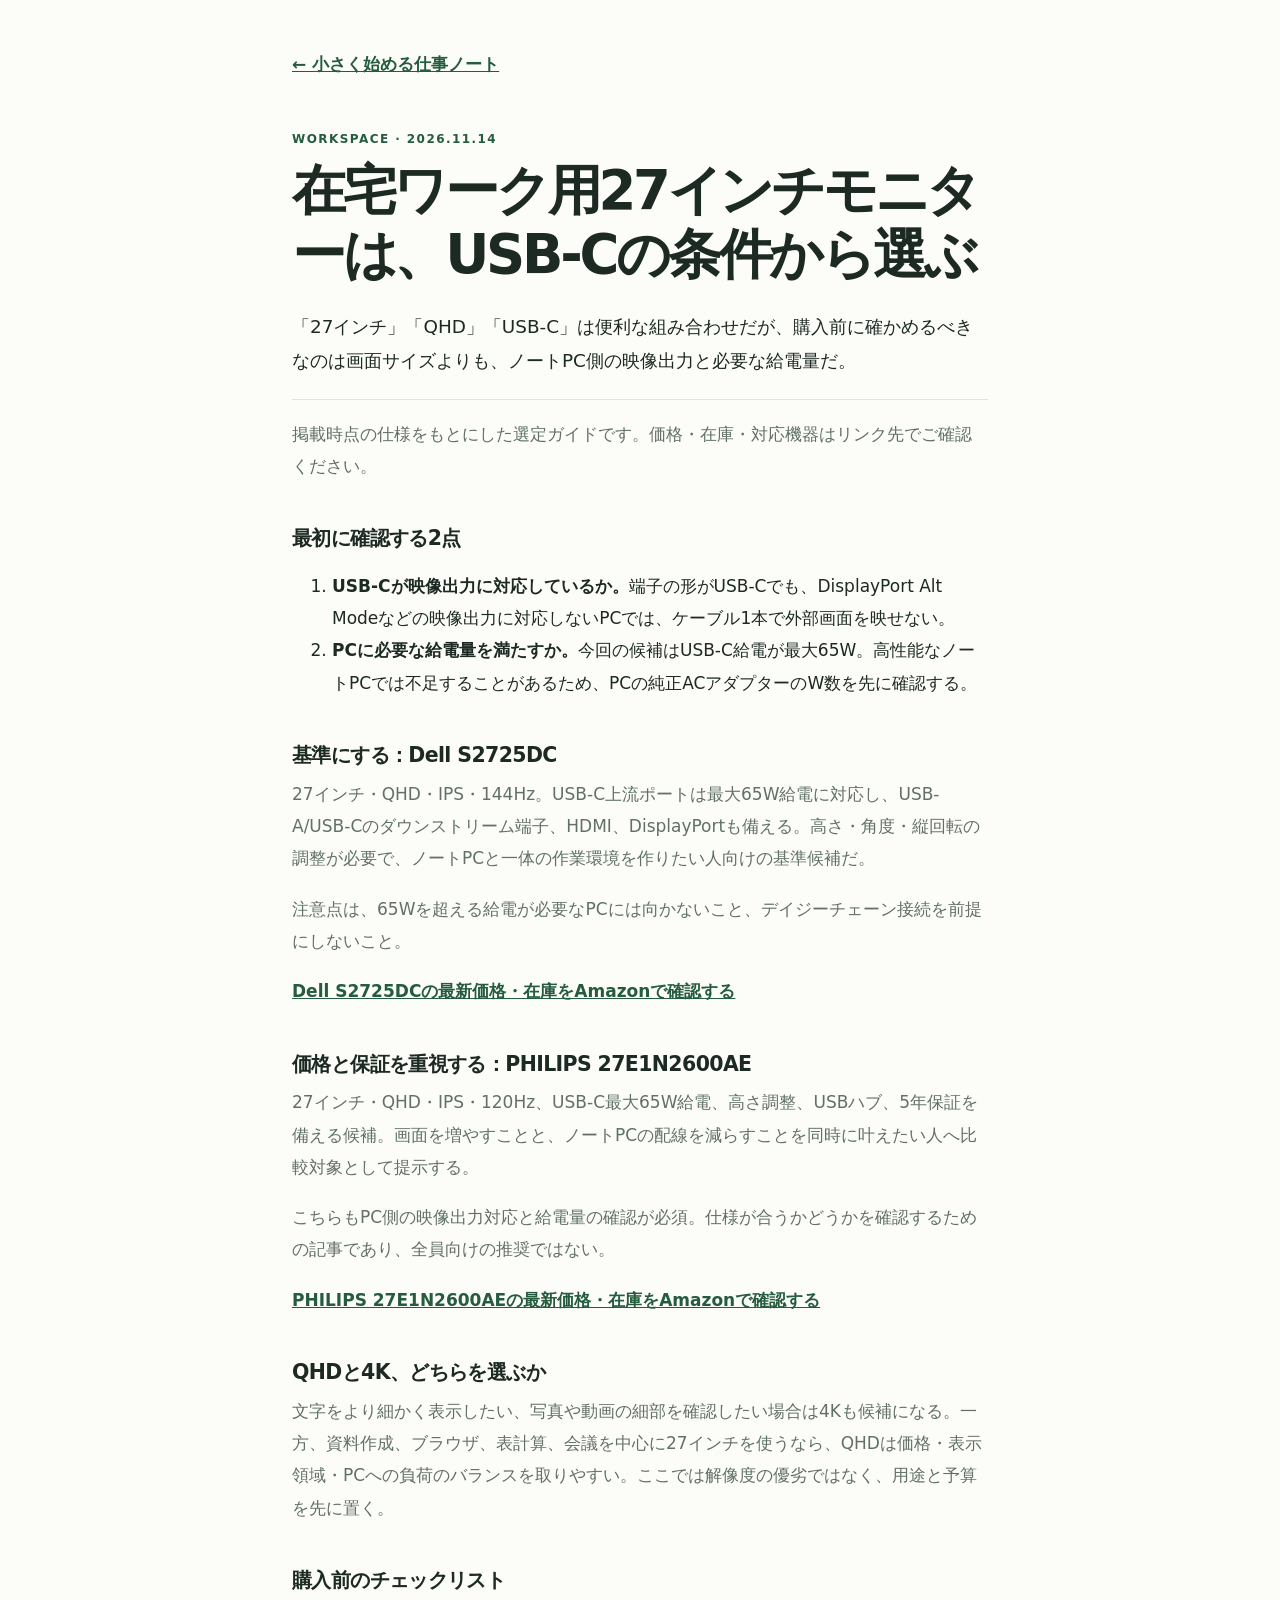
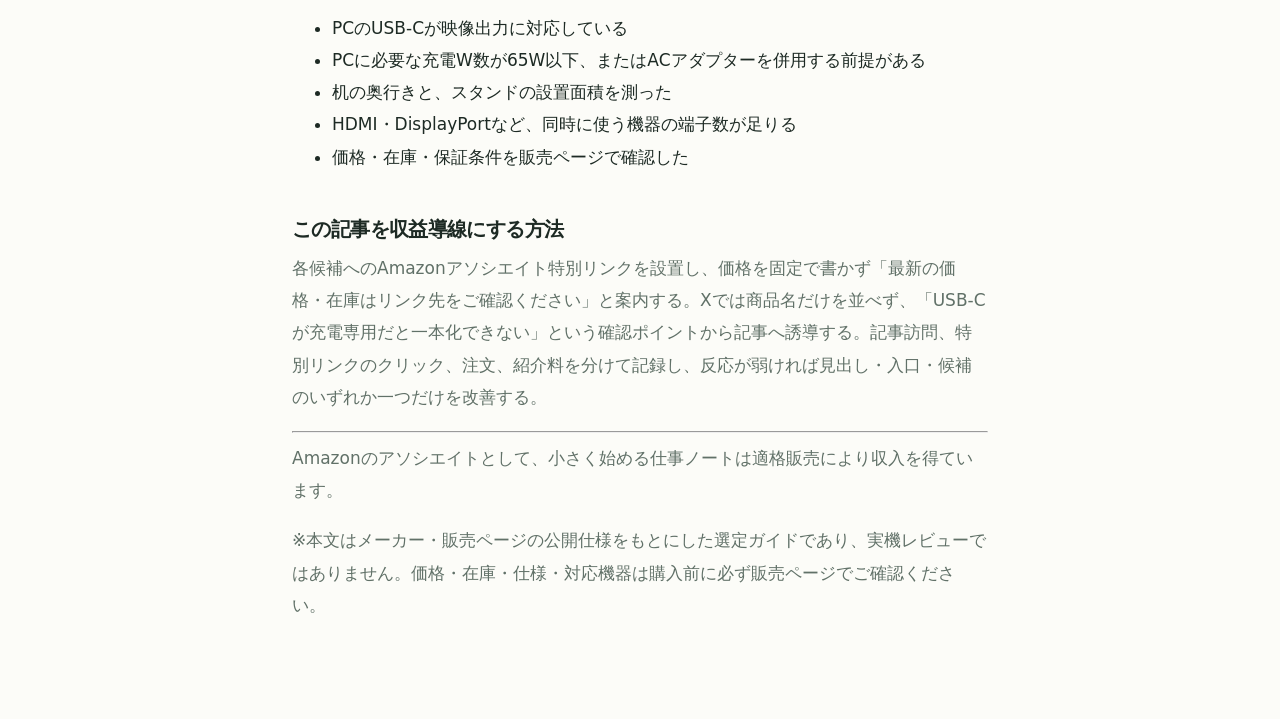
==== articles/12.html @ 22ca7f50 "Add USB-C monitor selection guide" ====
<!doctype html><html lang="ja"><head><meta charset="utf-8"><meta name="viewport" content="width=device-width,initial-scale=1"><title>在宅ワーク用27インチモニターは、USB-Cの条件から選ぶ</title><meta name="description" content="在宅ワーク用27インチモニターを、USB-C給電・解像度・設置条件から選ぶための比較ガイド。"><link rel="stylesheet" href="../article.css"></head><body><article><a href="../index.html">← 小さく始める仕事ノート</a><p class="meta">WORKSPACE · 2026.11.14</p><h1>在宅ワーク用27インチモニターは、USB-Cの条件から選ぶ</h1><p class="lead">「27インチ」「QHD」「USB-C」は便利な組み合わせだが、購入前に確かめるべきなのは画面サイズよりも、ノートPC側の映像出力と必要な給電量だ。</p><p>掲載時点の仕様をもとにした選定ガイドです。価格・在庫・対応機器はリンク先でご確認ください。</p><h2>最初に確認する2点</h2><ol><li><strong>USB-Cが映像出力に対応しているか。</strong>端子の形がUSB-Cでも、DisplayPort Alt Modeなどの映像出力に対応しないPCでは、ケーブル1本で外部画面を映せない。</li><li><strong>PCに必要な給電量を満たすか。</strong>今回の候補はUSB-C給電が最大65W。高性能なノートPCでは不足することがあるため、PCの純正ACアダプターのW数を先に確認する。</li></ol><h2>基準にする：Dell S2725DC</h2><p>27インチ・QHD・IPS・144Hz。USB-C上流ポートは最大65W給電に対応し、USB-A/USB-Cのダウンストリーム端子、HDMI、DisplayPortも備える。高さ・角度・縦回転の調整が必要で、ノートPCと一体の作業環境を作りたい人向けの基準候補だ。</p><p>注意点は、65Wを超える給電が必要なPCには向かないこと、デイジーチェーン接続を前提にしないこと。</p><p><a href="https://www.amazon.co.jp/dp/B0FPF1HGT8?tag=smallworknote-22" rel="nofollow sponsored">Dell S2725DCの最新価格・在庫をAmazonで確認する</a></p><h2>価格と保証を重視する：PHILIPS 27E1N2600AE</h2><p>27インチ・QHD・IPS・120Hz、USB-C最大65W給電、高さ調整、USBハブ、5年保証を備える候補。画面を増やすことと、ノートPCの配線を減らすことを同時に叶えたい人へ比較対象として提示する。</p><p>こちらもPC側の映像出力対応と給電量の確認が必須。仕様が合うかどうかを確認するための記事であり、全員向けの推奨ではない。</p><p><a href="https://www.amazon.co.jp/dp/B0FCQRM46V?tag=smallworknote-22" rel="nofollow sponsored">PHILIPS 27E1N2600AEの最新価格・在庫をAmazonで確認する</a></p><h2>QHDと4K、どちらを選ぶか</h2><p>文字をより細かく表示したい、写真や動画の細部を確認したい場合は4Kも候補になる。一方、資料作成、ブラウザ、表計算、会議を中心に27インチを使うなら、QHDは価格・表示領域・PCへの負荷のバランスを取りやすい。ここでは解像度の優劣ではなく、用途と予算を先に置く。</p><h2>購入前のチェックリスト</h2><ul><li>PCのUSB-Cが映像出力に対応している</li><li>PCに必要な充電W数が65W以下、またはACアダプターを併用する前提がある</li><li>机の奥行きと、スタンドの設置面積を測った</li><li>HDMI・DisplayPortなど、同時に使う機器の端子数が足りる</li><li>価格・在庫・保証条件を販売ページで確認した</li></ul><h2>この記事を収益導線にする方法</h2><p>各候補へのAmazonアソシエイト特別リンクを設置し、価格を固定で書かず「最新の価格・在庫はリンク先をご確認ください」と案内する。Xでは商品名だけを並べず、「USB-Cが充電専用だと一本化できない」という確認ポイントから記事へ誘導する。記事訪問、特別リンクのクリック、注文、紹介料を分けて記録し、反応が弱ければ見出し・入口・候補のいずれか一つだけを改善する。</p><hr><p>Amazonのアソシエイトとして、小さく始める仕事ノートは適格販売により収入を得ています。</p><p>※本文はメーカー・販売ページの公開仕様をもとにした選定ガイドであり、実機レビューではありません。価格・在庫・仕様・対応機器は購入前に必ず販売ページでご確認ください。</p></article></body></html>
---- article.css ----
:root{--ink:#1d2a24;--muted:#617168;--accent:#245c3d;--line:#dce5dd}*{box-sizing:border-box}body{margin:0;background:#fcfcf8;color:var(--ink);font:17px/1.9 system-ui,-apple-system,"Segoe UI",sans-serif}article{max-width:740px;margin:0 auto;padding:48px 22px 80px}a{color:var(--accent);font-weight:700}.meta{margin:48px 0 8px;color:var(--accent);font-size:.75rem;font-weight:800;letter-spacing:.12em}h1{font-size:clamp(2rem,5vw,3.4rem);line-height:1.17;letter-spacing:-.06em;margin:0 0 24px}h2{font-size:1.28rem;line-height:1.4;letter-spacing:-.03em;margin:42px 0 8px}p{margin:0 0 18px;color:var(--muted)}.lead{font-size:1.15rem;line-height:1.8;color:var(--ink);padding-bottom:22px;border-bottom:1px solid var(--line)}
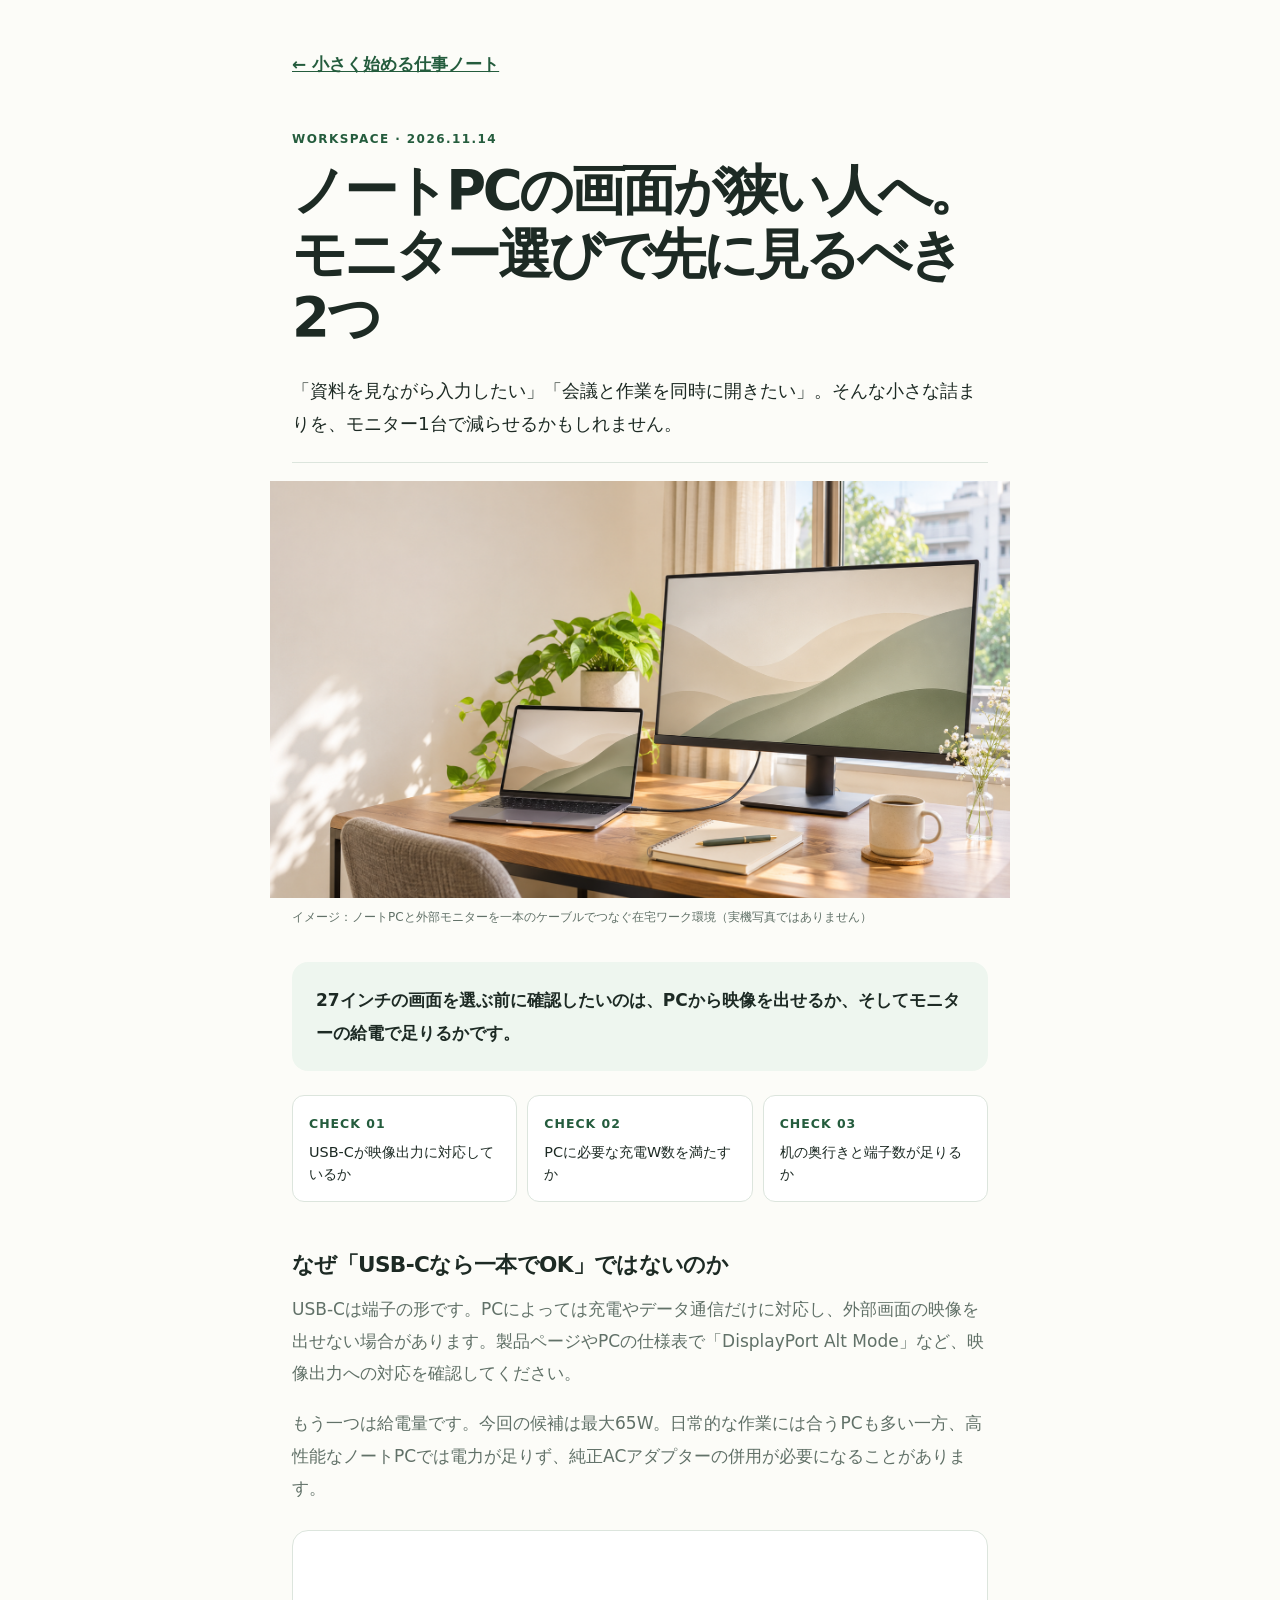
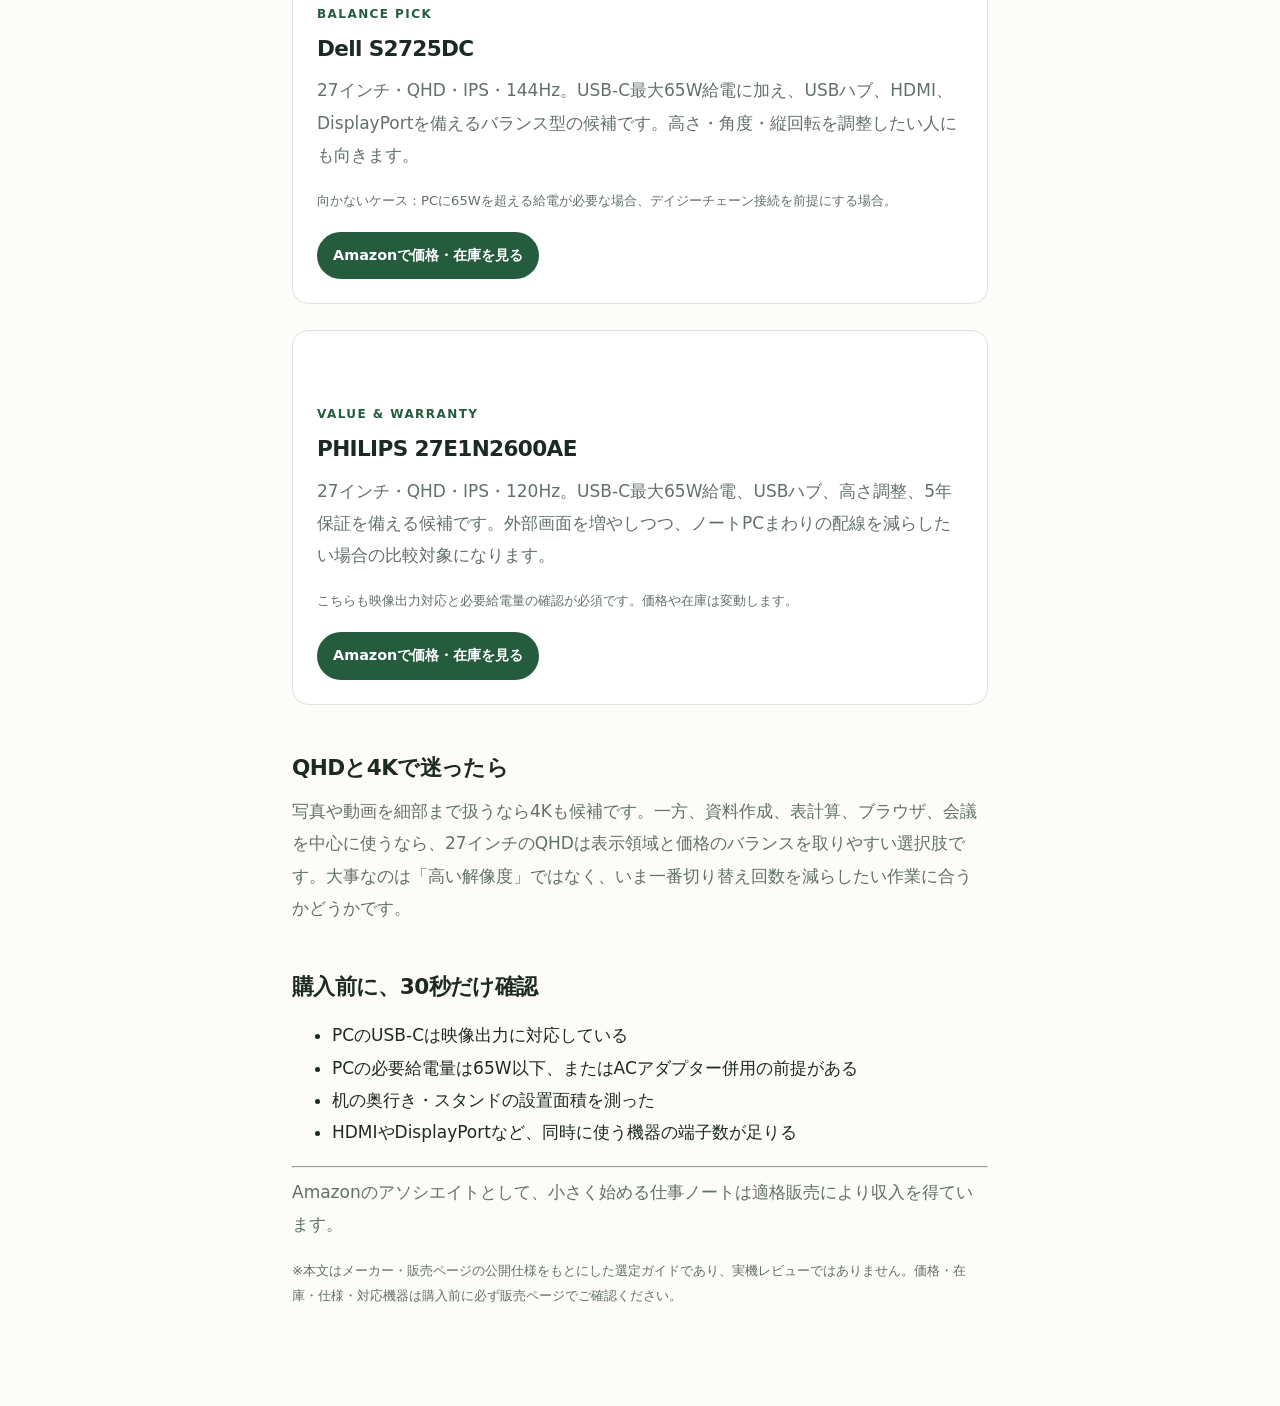
==== commit fe9f2f92: "Improve monitor guide visual design" ====
--- a/articles/12.html
+++ b/articles/12.html
@@ -1 +1 @@
-<!doctype html><html lang="ja"><head><meta charset="utf-8"><meta name="viewport" content="width=device-width,initial-scale=1"><title>在宅ワーク用27インチモニターは、USB-Cの条件から選ぶ</title><meta name="description" content="在宅ワーク用27インチモニターを、USB-C給電・解像度・設置条件から選ぶための比較ガイド。"><link rel="stylesheet" href="../article.css"></head><body><article><a href="../index.html">← 小さく始める仕事ノート</a><p class="meta">WORKSPACE · 2026.11.14</p><h1>在宅ワーク用27インチモニターは、USB-Cの条件から選ぶ</h1><p class="lead">「27インチ」「QHD」「USB-C」は便利な組み合わせだが、購入前に確かめるべきなのは画面サイズよりも、ノートPC側の映像出力と必要な給電量だ。</p><p>掲載時点の仕様をもとにした選定ガイドです。価格・在庫・対応機器はリンク先でご確認ください。</p><h2>最初に確認する2点</h2><ol><li><strong>USB-Cが映像出力に対応しているか。</strong>端子の形がUSB-Cでも、DisplayPort Alt Modeなどの映像出力に対応しないPCでは、ケーブル1本で外部画面を映せない。</li><li><strong>PCに必要な給電量を満たすか。</strong>今回の候補はUSB-C給電が最大65W。高性能なノートPCでは不足することがあるため、PCの純正ACアダプターのW数を先に確認する。</li></ol><h2>基準にする：Dell S2725DC</h2><p>27インチ・QHD・IPS・144Hz。USB-C上流ポートは最大65W給電に対応し、USB-A/USB-Cのダウンストリーム端子、HDMI、DisplayPortも備える。高さ・角度・縦回転の調整が必要で、ノートPCと一体の作業環境を作りたい人向けの基準候補だ。</p><p>注意点は、65Wを超える給電が必要なPCには向かないこと、デイジーチェーン接続を前提にしないこと。</p><p><a href="https://www.amazon.co.jp/dp/B0FPF1HGT8?tag=smallworknote-22" rel="nofollow sponsored">Dell S2725DCの最新価格・在庫をAmazonで確認する</a></p><h2>価格と保証を重視する：PHILIPS 27E1N2600AE</h2><p>27インチ・QHD・IPS・120Hz、USB-C最大65W給電、高さ調整、USBハブ、5年保証を備える候補。画面を増やすことと、ノートPCの配線を減らすことを同時に叶えたい人へ比較対象として提示する。</p><p>こちらもPC側の映像出力対応と給電量の確認が必須。仕様が合うかどうかを確認するための記事であり、全員向けの推奨ではない。</p><p><a href="https://www.amazon.co.jp/dp/B0FCQRM46V?tag=smallworknote-22" rel="nofollow sponsored">PHILIPS 27E1N2600AEの最新価格・在庫をAmazonで確認する</a></p><h2>QHDと4K、どちらを選ぶか</h2><p>文字をより細かく表示したい、写真や動画の細部を確認したい場合は4Kも候補になる。一方、資料作成、ブラウザ、表計算、会議を中心に27インチを使うなら、QHDは価格・表示領域・PCへの負荷のバランスを取りやすい。ここでは解像度の優劣ではなく、用途と予算を先に置く。</p><h2>購入前のチェックリスト</h2><ul><li>PCのUSB-Cが映像出力に対応している</li><li>PCに必要な充電W数が65W以下、またはACアダプターを併用する前提がある</li><li>机の奥行きと、スタンドの設置面積を測った</li><li>HDMI・DisplayPortなど、同時に使う機器の端子数が足りる</li><li>価格・在庫・保証条件を販売ページで確認した</li></ul><h2>この記事を収益導線にする方法</h2><p>各候補へのAmazonアソシエイト特別リンクを設置し、価格を固定で書かず「最新の価格・在庫はリンク先をご確認ください」と案内する。Xでは商品名だけを並べず、「USB-Cが充電専用だと一本化できない」という確認ポイントから記事へ誘導する。記事訪問、特別リンクのクリック、注文、紹介料を分けて記録し、反応が弱ければ見出し・入口・候補のいずれか一つだけを改善する。</p><hr><p>Amazonのアソシエイトとして、小さく始める仕事ノートは適格販売により収入を得ています。</p><p>※本文はメーカー・販売ページの公開仕様をもとにした選定ガイドであり、実機レビューではありません。価格・在庫・仕様・対応機器は購入前に必ず販売ページでご確認ください。</p></article></body></html>
+<!doctype html><html lang="ja"><head><meta charset="utf-8"><meta name="viewport" content="width=device-width,initial-scale=1"><title>ノートPCの画面が狭い人へ｜USB-Cモニターの選び方</title><meta name="description" content="在宅ワークのノートPC環境を、27インチUSB-Cモニターで整える前に確認したい2つの条件。"><link rel="stylesheet" href="../article.css"></head><body><article><a href="../index.html">← 小さく始める仕事ノート</a><p class="meta">WORKSPACE · 2026.11.14</p><h1>ノートPCの画面が狭い人へ。<br>モニター選びで先に見るべき2つ</h1><p class="lead">「資料を見ながら入力したい」「会議と作業を同時に開きたい」。そんな小さな詰まりを、モニター1台で減らせるかもしれません。</p><figure class="hero"><img src="../assets/workspace-monitor-hero.png" alt="ノートPCと外部モニターをUSB-Cケーブル1本でつないだ明るい在宅ワーク用デスクのイメージ"><figcaption class="caption">イメージ：ノートPCと外部モニターを一本のケーブルでつなぐ在宅ワーク環境（実機写真ではありません）</figcaption></figure><p class="hook">27インチの画面を選ぶ前に確認したいのは、<strong>PCから映像を出せるか</strong>、そして<strong>モニターの給電で足りるか</strong>です。</p><div class="steps"><div class="step"><b>CHECK 01</b><span>USB-Cが映像出力に対応しているか</span></div><div class="step"><b>CHECK 02</b><span>PCに必要な充電W数を満たすか</span></div><div class="step"><b>CHECK 03</b><span>机の奥行きと端子数が足りるか</span></div></div><h2>なぜ「USB-Cなら一本でOK」ではないのか</h2><p>USB-Cは端子の形です。PCによっては充電やデータ通信だけに対応し、外部画面の映像を出せない場合があります。製品ページやPCの仕様表で「DisplayPort Alt Mode」など、映像出力への対応を確認してください。</p><p>もう一つは給電量です。今回の候補は最大65W。日常的な作業には合うPCも多い一方、高性能なノートPCでは電力が足りず、純正ACアダプターの併用が必要になることがあります。</p><section class="pick"><p class="meta">BALANCE PICK</p><h2>Dell S2725DC</h2><p>27インチ・QHD・IPS・144Hz。USB-C最大65W給電に加え、USBハブ、HDMI、DisplayPortを備えるバランス型の候補です。高さ・角度・縦回転を調整したい人にも向きます。</p><p class="note">向かないケース：PCに65Wを超える給電が必要な場合、デイジーチェーン接続を前提にする場合。</p><a class="button" href="https://www.amazon.co.jp/dp/B0FPF1HGT8?tag=smallworknote-22" rel="nofollow sponsored">Amazonで価格・在庫を見る</a></section><section class="pick"><p class="meta">VALUE &amp; WARRANTY</p><h2>PHILIPS 27E1N2600AE</h2><p>27インチ・QHD・IPS・120Hz。USB-C最大65W給電、USBハブ、高さ調整、5年保証を備える候補です。外部画面を増やしつつ、ノートPCまわりの配線を減らしたい場合の比較対象になります。</p><p class="note">こちらも映像出力対応と必要給電量の確認が必須です。価格や在庫は変動します。</p><a class="button" href="https://www.amazon.co.jp/dp/B0FCQRM46V?tag=smallworknote-22" rel="nofollow sponsored">Amazonで価格・在庫を見る</a></section><h2>QHDと4Kで迷ったら</h2><p>写真や動画を細部まで扱うなら4Kも候補です。一方、資料作成、表計算、ブラウザ、会議を中心に使うなら、27インチのQHDは表示領域と価格のバランスを取りやすい選択肢です。大事なのは「高い解像度」ではなく、いま一番切り替え回数を減らしたい作業に合うかどうかです。</p><h2>購入前に、30秒だけ確認</h2><ul><li>PCのUSB-Cは映像出力に対応している</li><li>PCの必要給電量は65W以下、またはACアダプター併用の前提がある</li><li>机の奥行き・スタンドの設置面積を測った</li><li>HDMIやDisplayPortなど、同時に使う機器の端子数が足りる</li></ul><hr><p>Amazonのアソシエイトとして、小さく始める仕事ノートは適格販売により収入を得ています。</p><p class="note">※本文はメーカー・販売ページの公開仕様をもとにした選定ガイドであり、実機レビューではありません。価格・在庫・仕様・対応機器は購入前に必ず販売ページでご確認ください。</p></article></body></html>
--- a/article.css
+++ b/article.css
@@ -1 +1 @@
-:root{--ink:#1d2a24;--muted:#617168;--accent:#245c3d;--line:#dce5dd}*{box-sizing:border-box}body{margin:0;background:#fcfcf8;color:var(--ink);font:17px/1.9 system-ui,-apple-system,"Segoe UI",sans-serif}article{max-width:740px;margin:0 auto;padding:48px 22px 80px}a{color:var(--accent);font-weight:700}.meta{margin:48px 0 8px;color:var(--accent);font-size:.75rem;font-weight:800;letter-spacing:.12em}h1{font-size:clamp(2rem,5vw,3.4rem);line-height:1.17;letter-spacing:-.06em;margin:0 0 24px}h2{font-size:1.28rem;line-height:1.4;letter-spacing:-.03em;margin:42px 0 8px}p{margin:0 0 18px;color:var(--muted)}.lead{font-size:1.15rem;line-height:1.8;color:var(--ink);padding-bottom:22px;border-bottom:1px solid var(--line)}
+:root{--ink:#1d2a24;--muted:#617168;--accent:#245c3d;--line:#dce5dd;--soft:#eef6ef}*{box-sizing:border-box}body{margin:0;background:#fcfcf8;color:var(--ink);font:17px/1.9 system-ui,-apple-system,"Segoe UI",sans-serif}article{max-width:740px;margin:0 auto;padding:48px 22px 80px}a{color:var(--accent);font-weight:700}.meta{margin:48px 0 8px;color:var(--accent);font-size:.75rem;font-weight:800;letter-spacing:.12em}h1{font-size:clamp(2rem,5vw,3.4rem);line-height:1.17;letter-spacing:-.06em;margin:0 0 24px}h2{font-size:1.35rem;line-height:1.4;letter-spacing:-.03em;margin:48px 0 12px}p{margin:0 0 18px;color:var(--muted)}.lead{font-size:1.15rem;line-height:1.8;color:var(--ink);padding-bottom:22px;border-bottom:1px solid var(--line)}.hero{margin:0 -22px 34px}.hero img{display:block;width:100%;aspect-ratio:16/9;object-fit:cover}.caption{font-size:.75rem;margin:8px 22px 0;color:var(--muted)}.hook{padding:22px 24px;background:var(--soft);border-radius:16px;color:var(--ink);font-weight:700}.steps{display:grid;grid-template-columns:repeat(3,1fr);gap:10px;margin:24px 0}.step{padding:16px;background:#fff;border:1px solid var(--line);border-radius:12px}.step b{display:block;color:var(--accent);font-size:.78rem;letter-spacing:.08em}.step span{display:block;font-size:.9rem;line-height:1.55;margin-top:5px}.pick{margin:26px 0;padding:24px;border:1px solid var(--line);border-radius:16px;background:#fff}.pick h2{margin:0 0 10px}.button{display:inline-block;background:var(--accent);color:#fff;padding:10px 16px;border-radius:999px;text-decoration:none;font-size:.9rem}.note{font-size:.82rem}@media(max-width:560px){.steps{grid-template-columns:1fr}.hero{margin-bottom:27px}}
